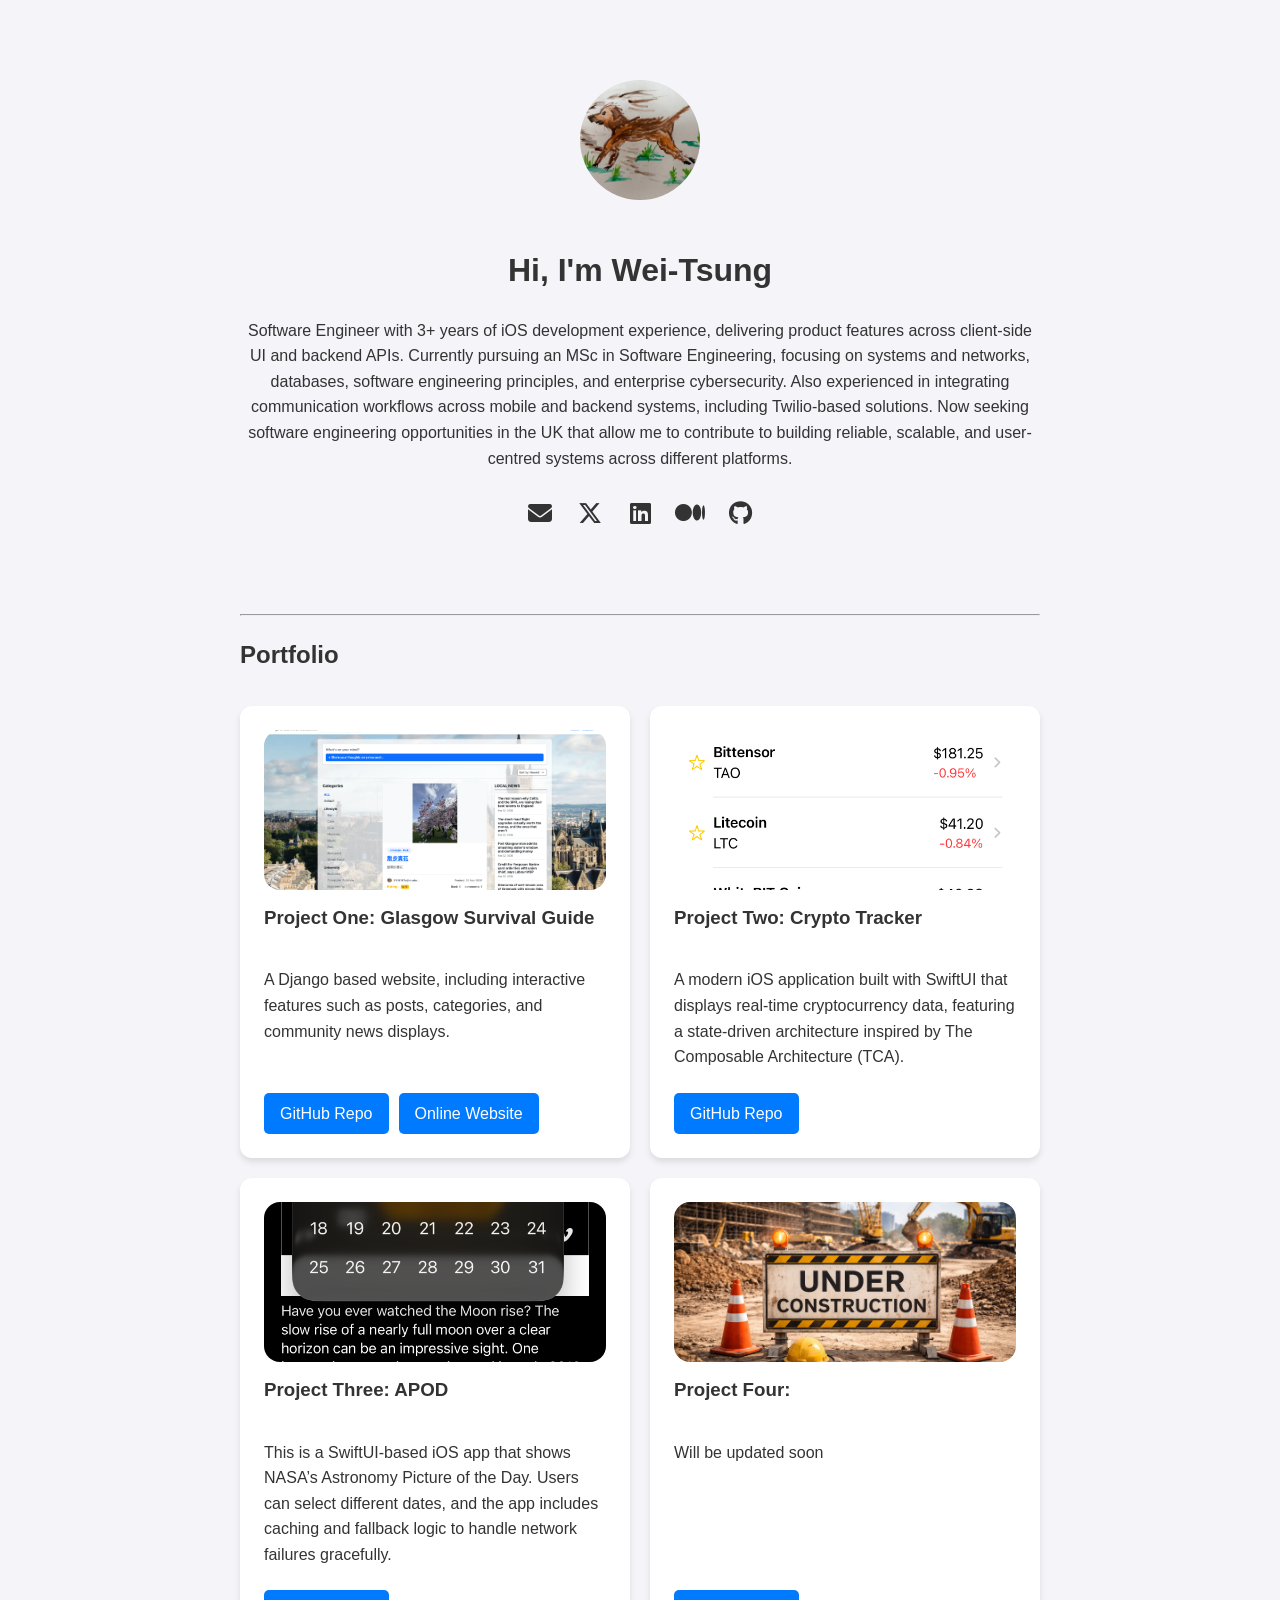
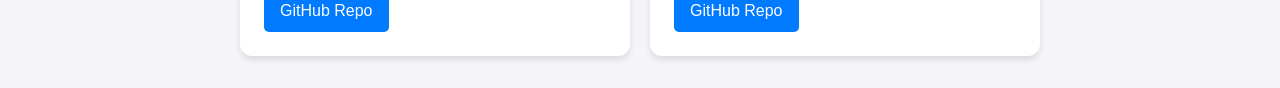
==== index.html @ 427fda49 "feat: add project 3 APOD" ====
<!DOCTYPE html>
<html lang="zh-Hant">
<head>
    <meta charset="UTF-8">
    <meta name="viewport" content="width=device-width, initial-scale=1.0">
    <title> Wei-Tsung's Home Page</title>
    <link rel="stylesheet" href="https://cdnjs.cloudflare.com/ajax/libs/font-awesome/6.5.1/css/all.min.css">
    <link rel="stylesheet" href="style.css">
</head>
<body>

<div class="container">
    <header>
        <img src="images/me.JPG" alt="my photo" class="profile-pic">
        <h1>Hi, I'm Wei-Tsung</h1>
        <p>Software Engineer with 3+ years of iOS development experience, delivering product features across client-side UI and backend APIs. Currently pursuing an MSc in Software Engineering, focusing on systems and networks, databases, software engineering principles, and enterprise cybersecurity. Also experienced in integrating communication workflows across mobile and backend systems, including Twilio-based solutions. Now seeking software engineering opportunities in the UK that allow me to contribute to building reliable, scalable, and user-centred systems across different platforms.</p>
        
        <div class="social-links">
            <a href="mailto:weitsung46@gmail.com" aria-label="Email"><i class="fas fa-envelope fa-fw" aria-hidden="true"></i></a>
            <a href="https://x.com/William24137076" target="_blank"><i class="fab fa-x-twitter fa-fw"></i></a>
            <a href="https://www.linkedin.com/in/wei-tsung-cheng" target="_blank"><i class="fab fa-linkedin fa-fw"></i></a>
            <a href="https://medium.com/@Demian0926" target="_blank"><i class="fab fa-medium fa-fw"></i></a>
            <a href="https://github.com/WeiTsungCheng" target="_blank"><i class="fab fa-github fa-fw"></i></a>
        </div>
    </header>

    <hr>

    <section>
        <h2>Portfolio</h2>
        <div class="portfolio-grid">
            <div class="card">
                <img src="images/project1.JPG" alt="Default project image" class="project-image">
                <h3>Project One: Glasgow Survival Guide</h3>
                <p>A Django based website, including interactive features such as posts, categories, and community news displays.</p>
                <div class="card-links">
                    <a href="https://github.com/COMPSCI5012-Internet-Technology/GlasgowSurvivalGuide" class="btn" target="_blank" rel="noopener noreferrer">GitHub Repo</a>
                    <a href="https://weitsungcheng.pythonanywhere.com" class="btn" target="_blank" rel="noopener noreferrer">Online Website</a>
                </div>
            </div>
            <div class="card">
                <img src="images/project2.png" alt="Default project image" class="project-image">
                <h3>Project Two: Crypto Tracker</h3>
                <p>A modern iOS application built with SwiftUI that displays real-time cryptocurrency data, featuring a state-driven architecture inspired by The Composable Architecture (TCA).</p>
                <div class="card-links">
                    <a href="https://github.com/WeiTsungCheng/Crypto-Tracker" class="btn" target="_blank" rel="noopener noreferrer">GitHub Repo</a>
                </div>
            </div>
            <div class="card">
                <img src="images/project3.png" alt="Default project image" class="project-image">
                <h3>Project Three: APOD</h3>
                <p>This is a SwiftUI-based iOS app that shows NASA’s Astronomy Picture of the Day. Users can select different dates, and the app includes caching and fallback logic to handle network failures gracefully.</p>
                <div class="card-links">
                    <a href="https://github.com/WeiTsungCheng/APOD_demo_project" class="btn">GitHub Repo</a>
                </div>
            </div>
            <div class="card">
                <img src="images/project-comming-image.JPG" alt="Default project image" class="project-image">
                <h3>Project Four: </h3>
                <p>Will be updated soon</p>
                <div class="card-links">
                    <a href="#" class="btn">GitHub Repo</a>
                </div>
            </div>
        </div>
    </section>
</div>

</body>
</html>
---- style.css ----
:root {
    --primary-color: #333;
    --accent-color: #007aff;
    --bg-color: #f4f4f9;
}

body { font-family: -apple-system, BlinkMacSystemFont, "Segoe UI", Roboto, sans-serif; line-height: 1.6; margin: 0; background: var(--bg-color); color: var(--primary-color); }
    .container { max-width: 800px; margin: 0 auto; padding: 2rem; }
        
/* Self-introduction */
header { text-align: center; padding: 3rem 0; }
    .profile-pic { width: 120px; height: 120px; border-radius: 50%; object-fit: cover; background: #ddd; margin-bottom: 1rem; }
        
/* Link */
.social-links { display: flex; justify-content: center; gap: 20px; font-size: 1.5rem; margin: 1.5rem 0; }
.social-links a { color: var(--primary-color); text-decoration: none; transition: 0.3s; }
.social-links a:hover { color: var(--accent-color); }

/* Portfolio： */
.portfolio-grid {
    display: grid;
    grid-template-columns: 1fr;
    gap: 20px;
    margin-top: 2rem;
}
@media (min-width: 640px) {
    .portfolio-grid {
        grid-template-columns: repeat(2, 1fr);
    }
}
.card { background: white; padding: 1.5rem; border-radius: 12px; box-shadow: 0 4px 6px rgba(0,0,0,0.1); transition: transform 0.3s; display: flex; flex-direction: column; }
.card:hover { transform: translateY(-5px); }
.project-image { width: 100%; height: 160px; object-fit: cover; border-radius: 16px; margin-bottom: 0.8rem; display: block; }
.card h3 { margin-top: 0; }
.card p { margin-bottom: 0.8rem; }
.btn { display: inline-block; background: var(--accent-color); color: white; padding: 0.5rem 1rem; border-radius: 5px; text-decoration: none; margin-top: 10px; }
.card-links { display: flex; flex-wrap: wrap; gap: 10px; margin-top: auto; }
.card > .btn { margin-top: auto; align-self: flex-start; }
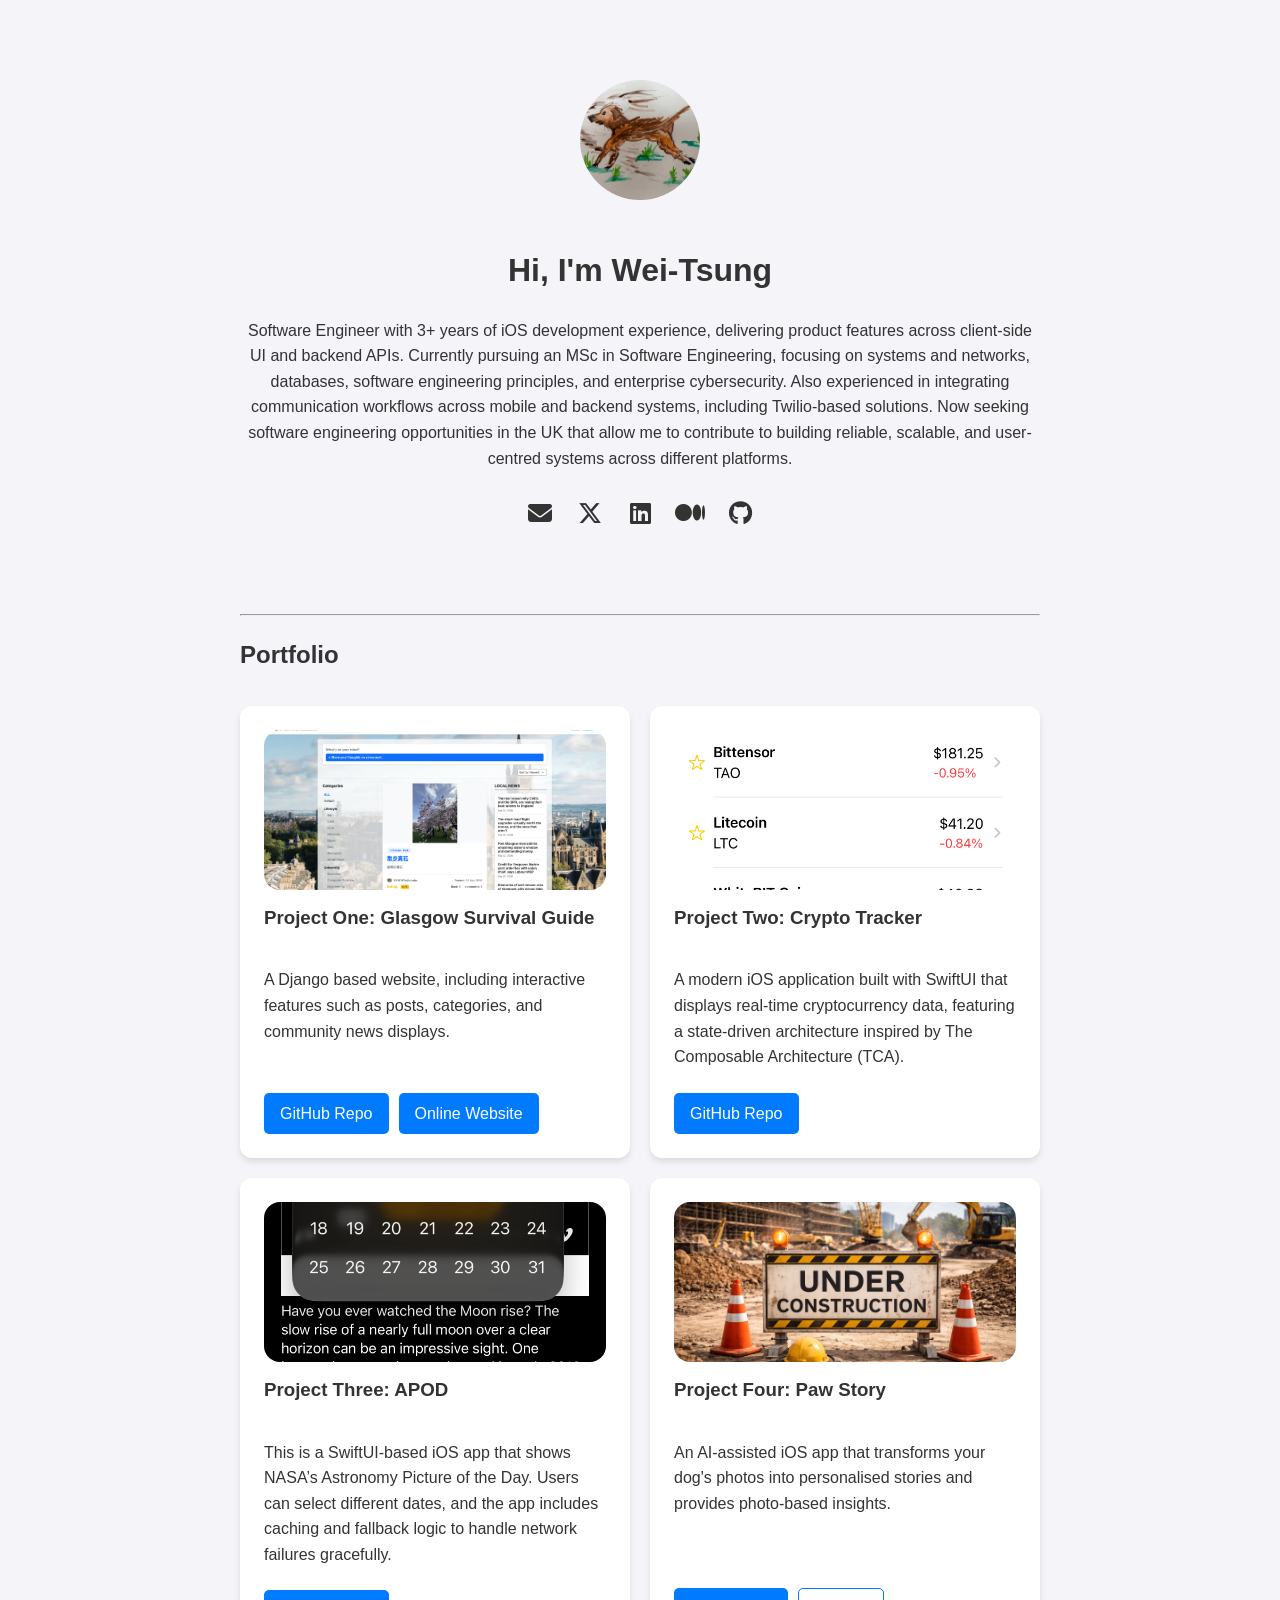
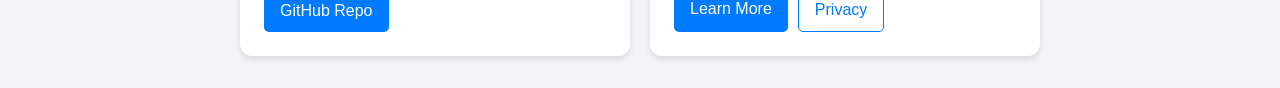
==== commit b300c7d0: "feat: add basic paw-story project page" ====
--- a/index.html
+++ b/index.html
@@ -55,11 +55,12 @@
                 </div>
             </div>
             <div class="card">
-                <img src="images/project-comming-image.JPG" alt="Default project image" class="project-image">
-                <h3>Project Four: </h3>
-                <p>Will be updated soon</p>
+                <img src="images/project-comming-image.JPG" alt="Paw Story app icon" class="project-image">
+                <h3>Project Four: Paw Story</h3>
+                <p>An AI-assisted iOS app that transforms your dog's photos into personalised stories and provides photo-based insights.</p>
                 <div class="card-links">
-                    <a href="#" class="btn">GitHub Repo</a>
+                    <a href="paw-story/" class="btn"> Learn More </a>
+                    <a href="paw-story/privacy/" class="btn btn-secondary"> Privacy </a>
                 </div>
             </div>
         </div>
--- a/style.css
+++ b/style.css
@@ -35,4 +35,15 @@
 .card p { margin-bottom: 0.8rem; }
 .btn { display: inline-block; background: var(--accent-color); color: white; padding: 0.5rem 1rem; border-radius: 5px; text-decoration: none; margin-top: 10px; }
 .card-links { display: flex; flex-wrap: wrap; gap: 10px; margin-top: auto; }
-.card > .btn { margin-top: auto; align-self: flex-start; }+.card > .btn { margin-top: auto; align-self: flex-start; }
+
+.btn-secondary {
+    background: transparent;
+    color: var(--accent-color);
+    border: 1px solid var(--accent-color);
+}
+
+.btn-secondary:hover {
+    background: var(--accent-color);
+    color: white;
+}
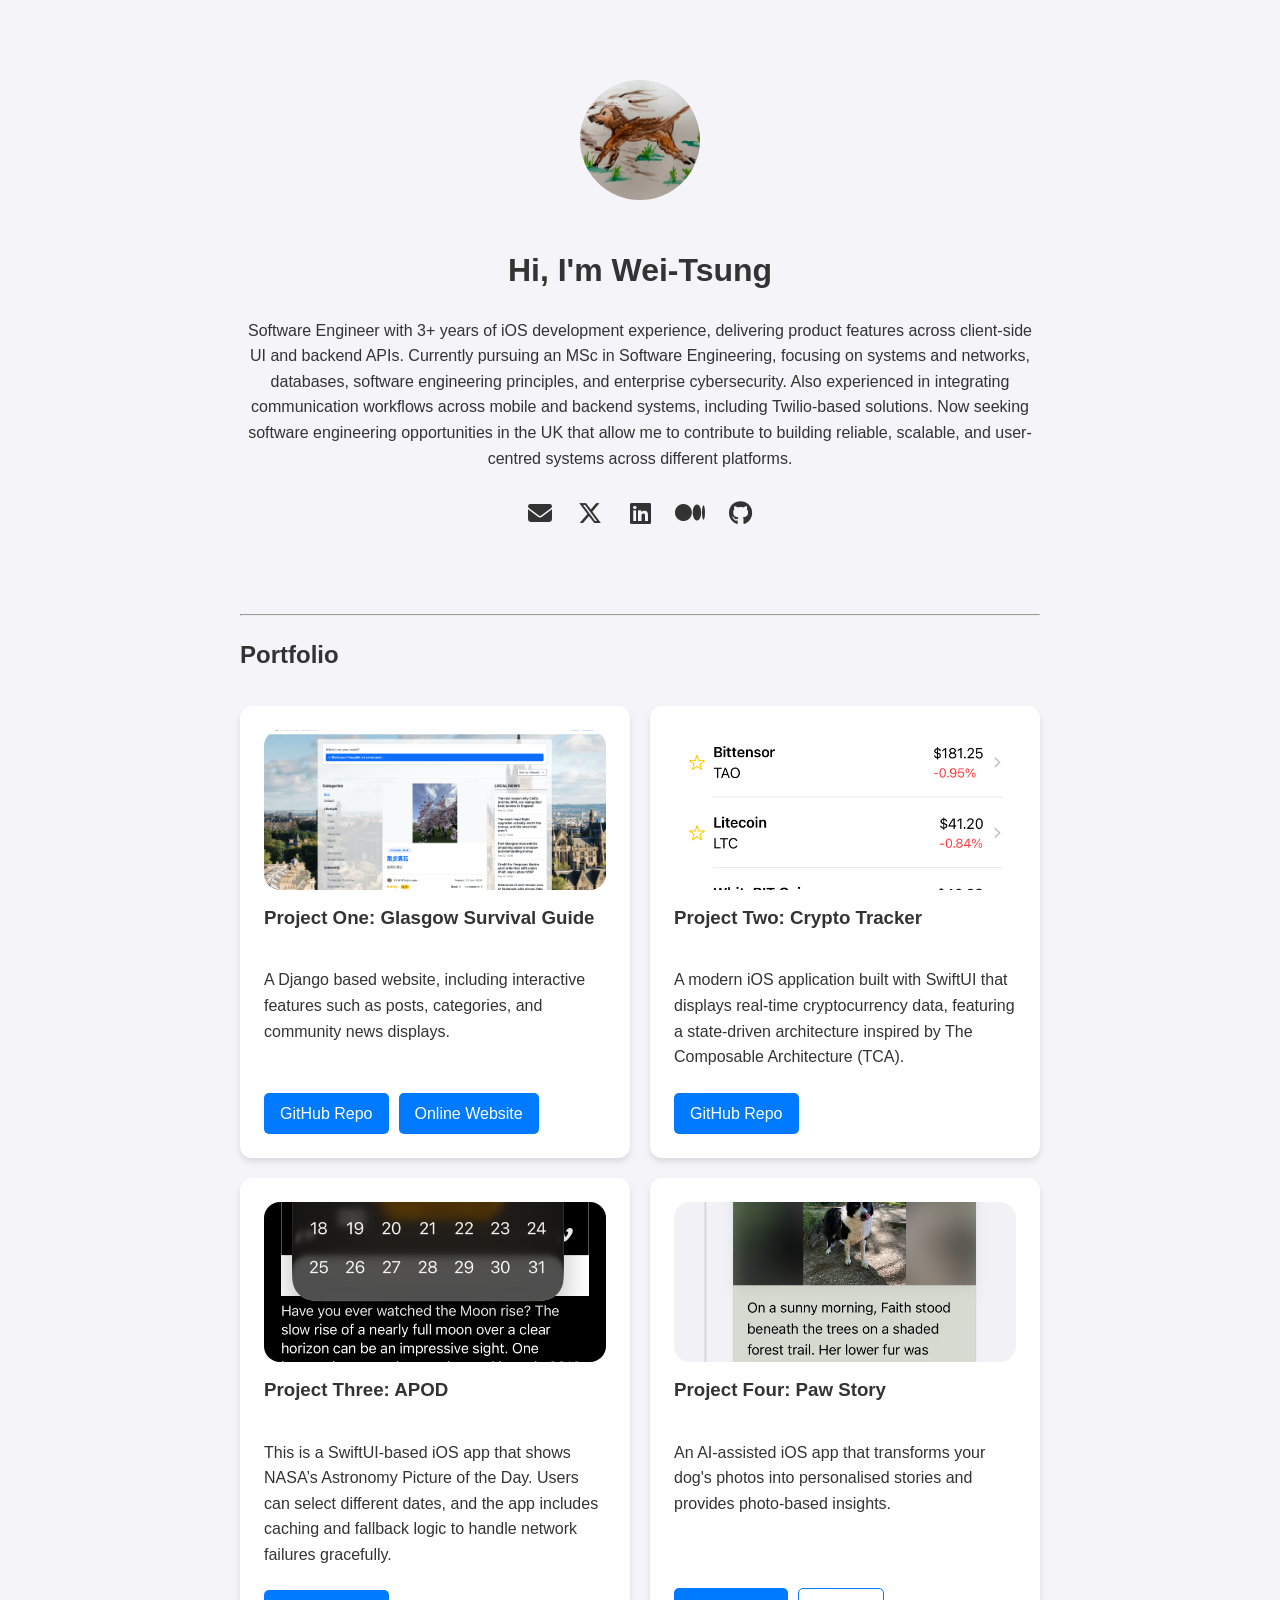
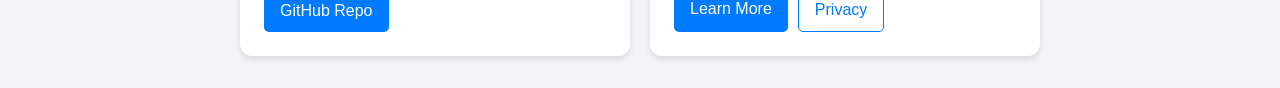
==== commit 5880f04e: "feat: paw story css" ====
--- a/index.html
+++ b/index.html
@@ -55,7 +55,7 @@
                 </div>
             </div>
             <div class="card">
-                <img src="images/project-comming-image.JPG" alt="Paw Story app icon" class="project-image">
+                <img src="images/project4.png" alt="Paw Story app icon" class="project-image">
                 <h3>Project Four: Paw Story</h3>
                 <p>An AI-assisted iOS app that transforms your dog's photos into personalised stories and provides photo-based insights.</p>
                 <div class="card-links">
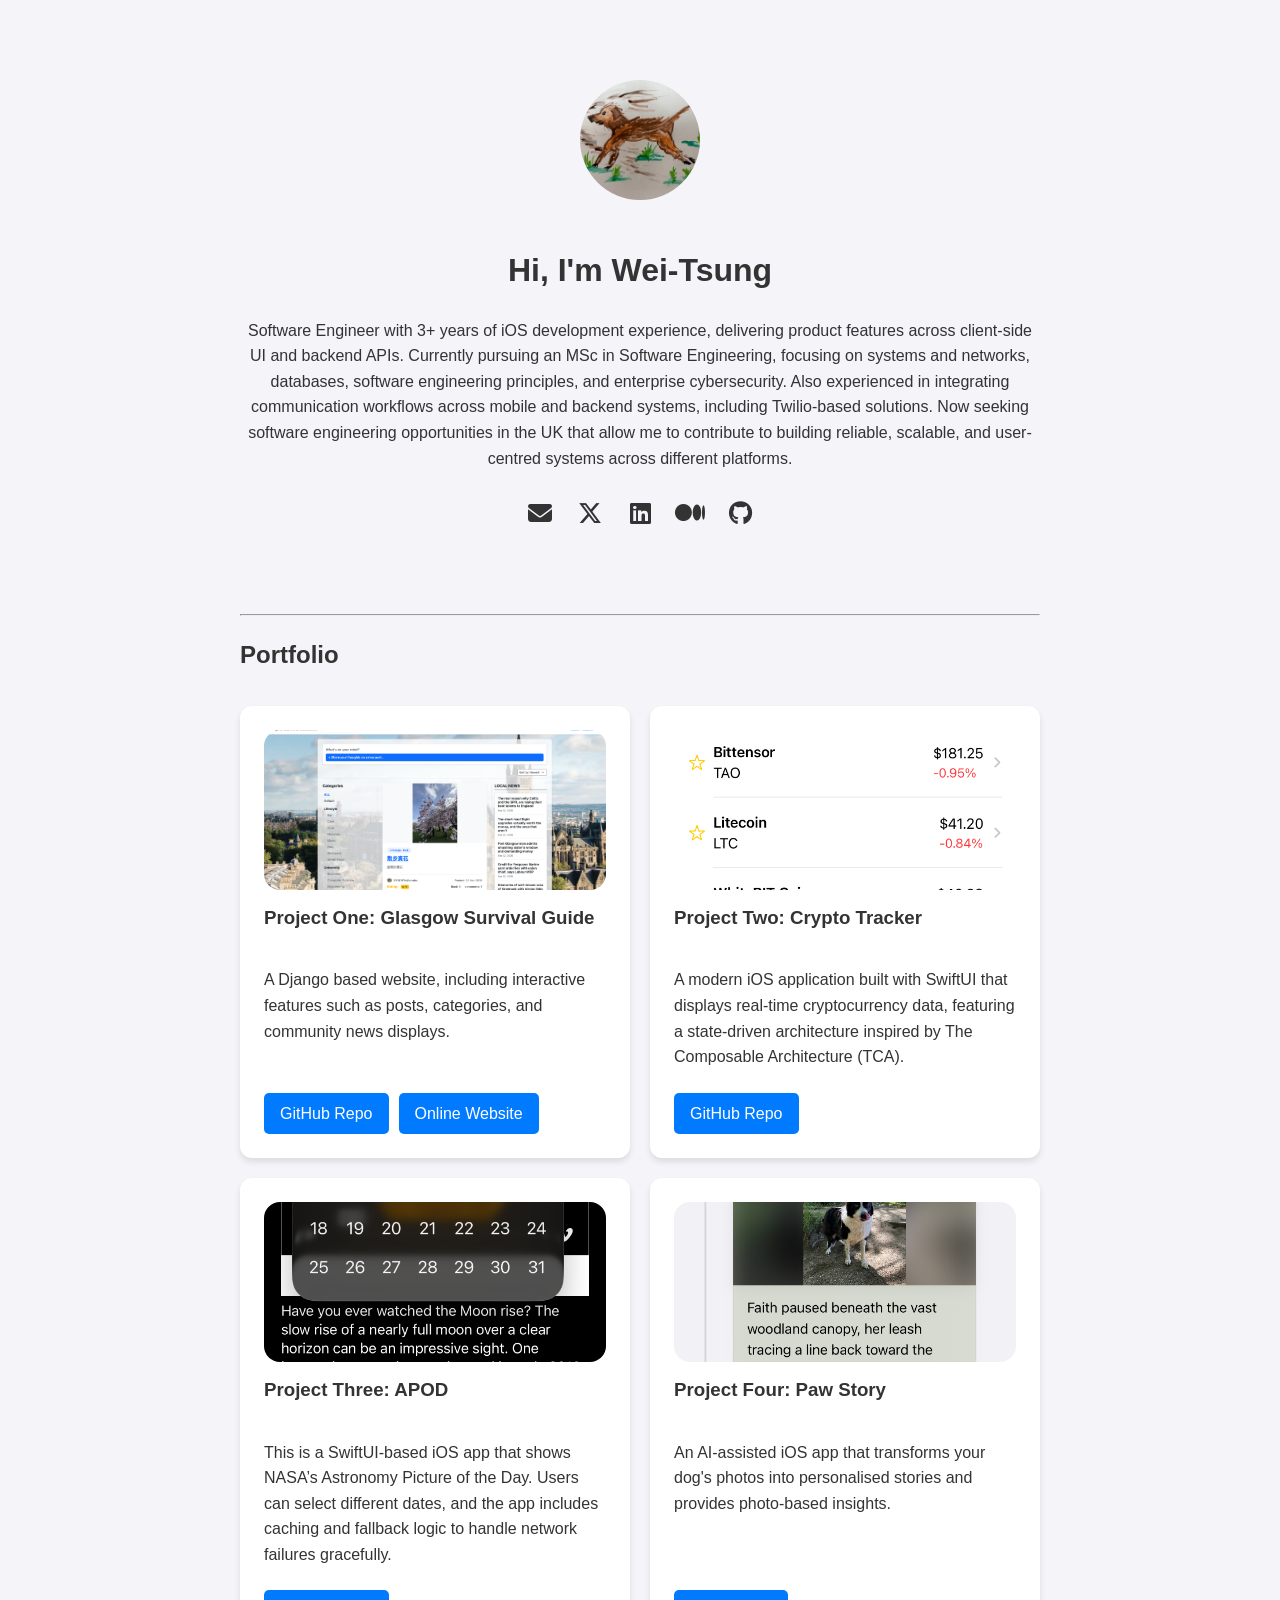
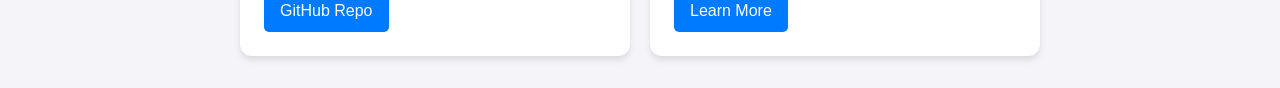
==== commit 26675f61: "feat: update photos" ====
--- a/index.html
+++ b/index.html
@@ -60,7 +60,6 @@
                 <p>An AI-assisted iOS app that transforms your dog's photos into personalised stories and provides photo-based insights.</p>
                 <div class="card-links">
                     <a href="paw-story/" class="btn"> Learn More </a>
-                    <a href="paw-story/privacy/" class="btn btn-secondary"> Privacy </a>
                 </div>
             </div>
         </div>
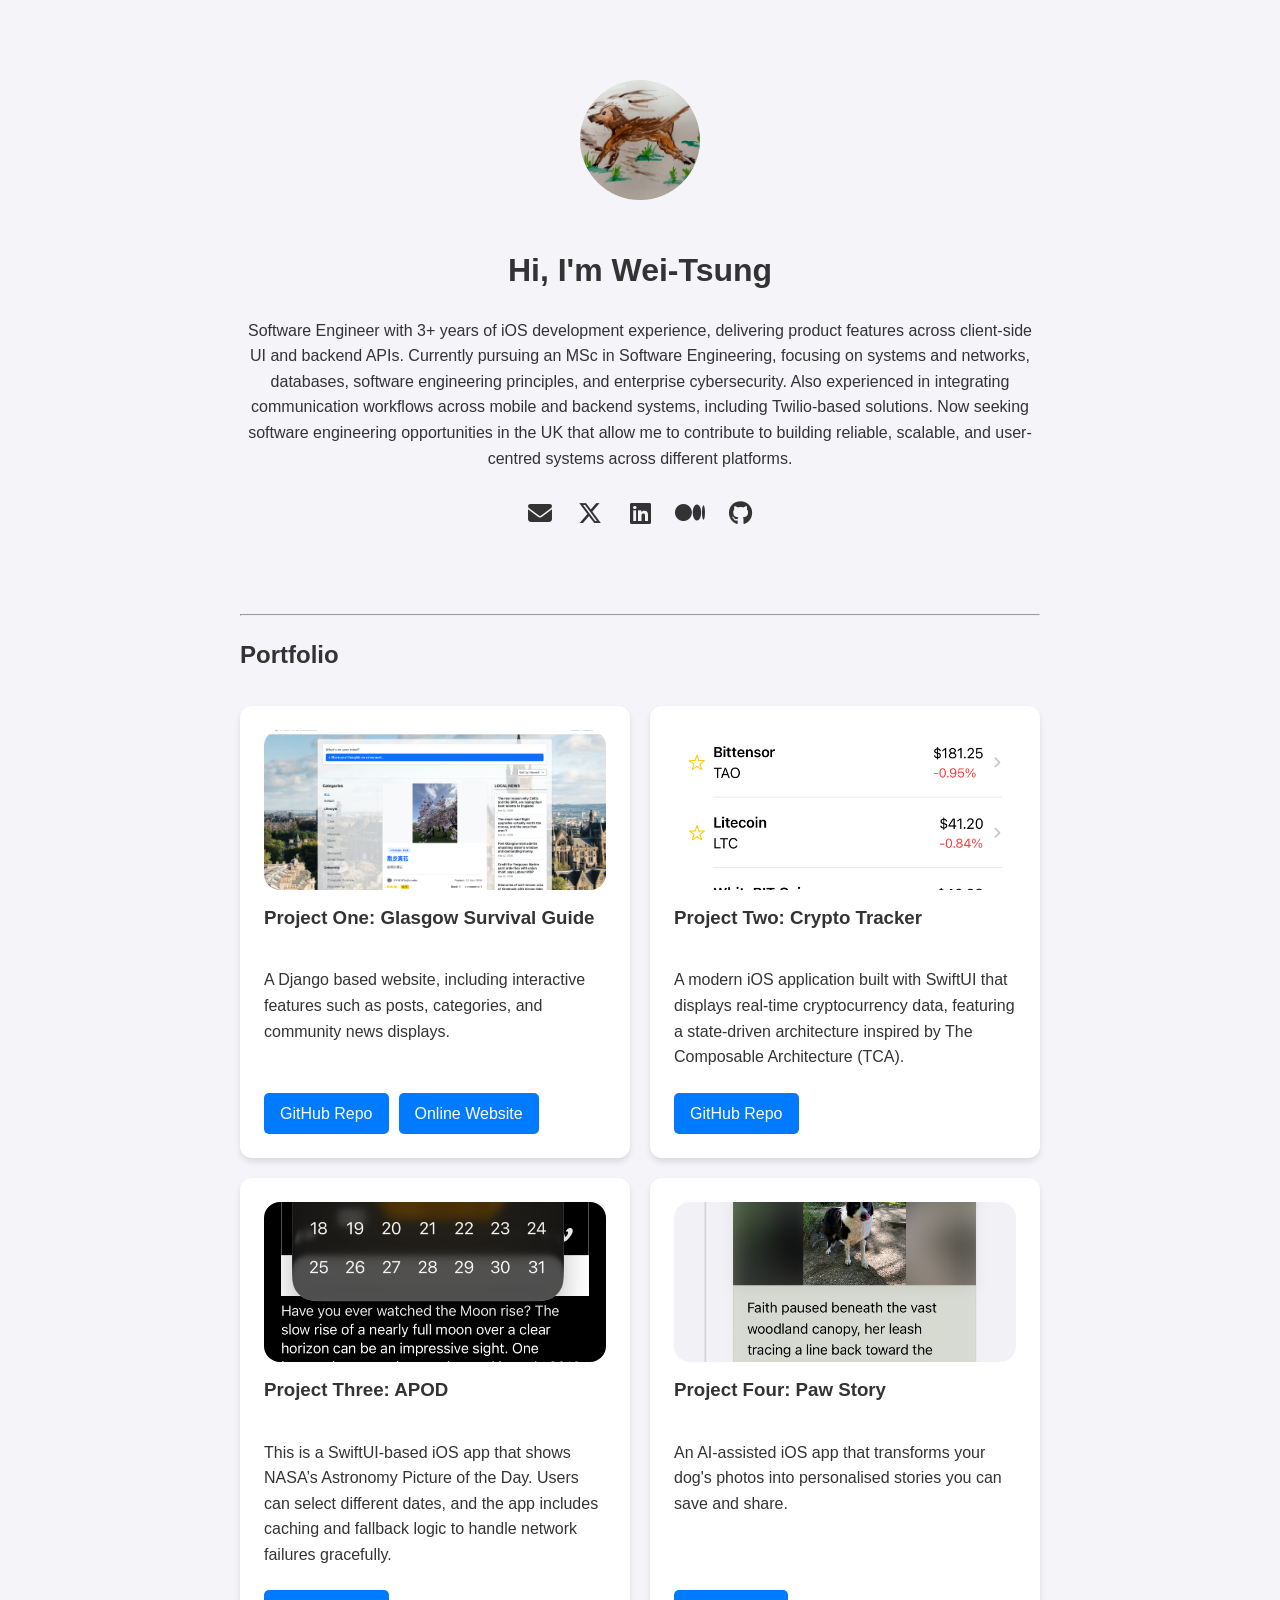
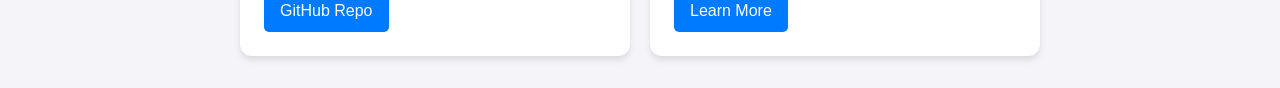
==== commit ae51f431: "doc: update paw story info" ====
--- a/index.html
+++ b/index.html
@@ -57,7 +57,9 @@
             <div class="card">
                 <img src="images/project4.png" alt="Paw Story app icon" class="project-image">
                 <h3>Project Four: Paw Story</h3>
-                <p>An AI-assisted iOS app that transforms your dog's photos into personalised stories and provides photo-based insights.</p>
+                <p>
+                    An AI-assisted iOS app that transforms your dog's photos into personalised stories you can save and share.
+                </p>
                 <div class="card-links">
                     <a href="paw-story/" class="btn"> Learn More </a>
                 </div>
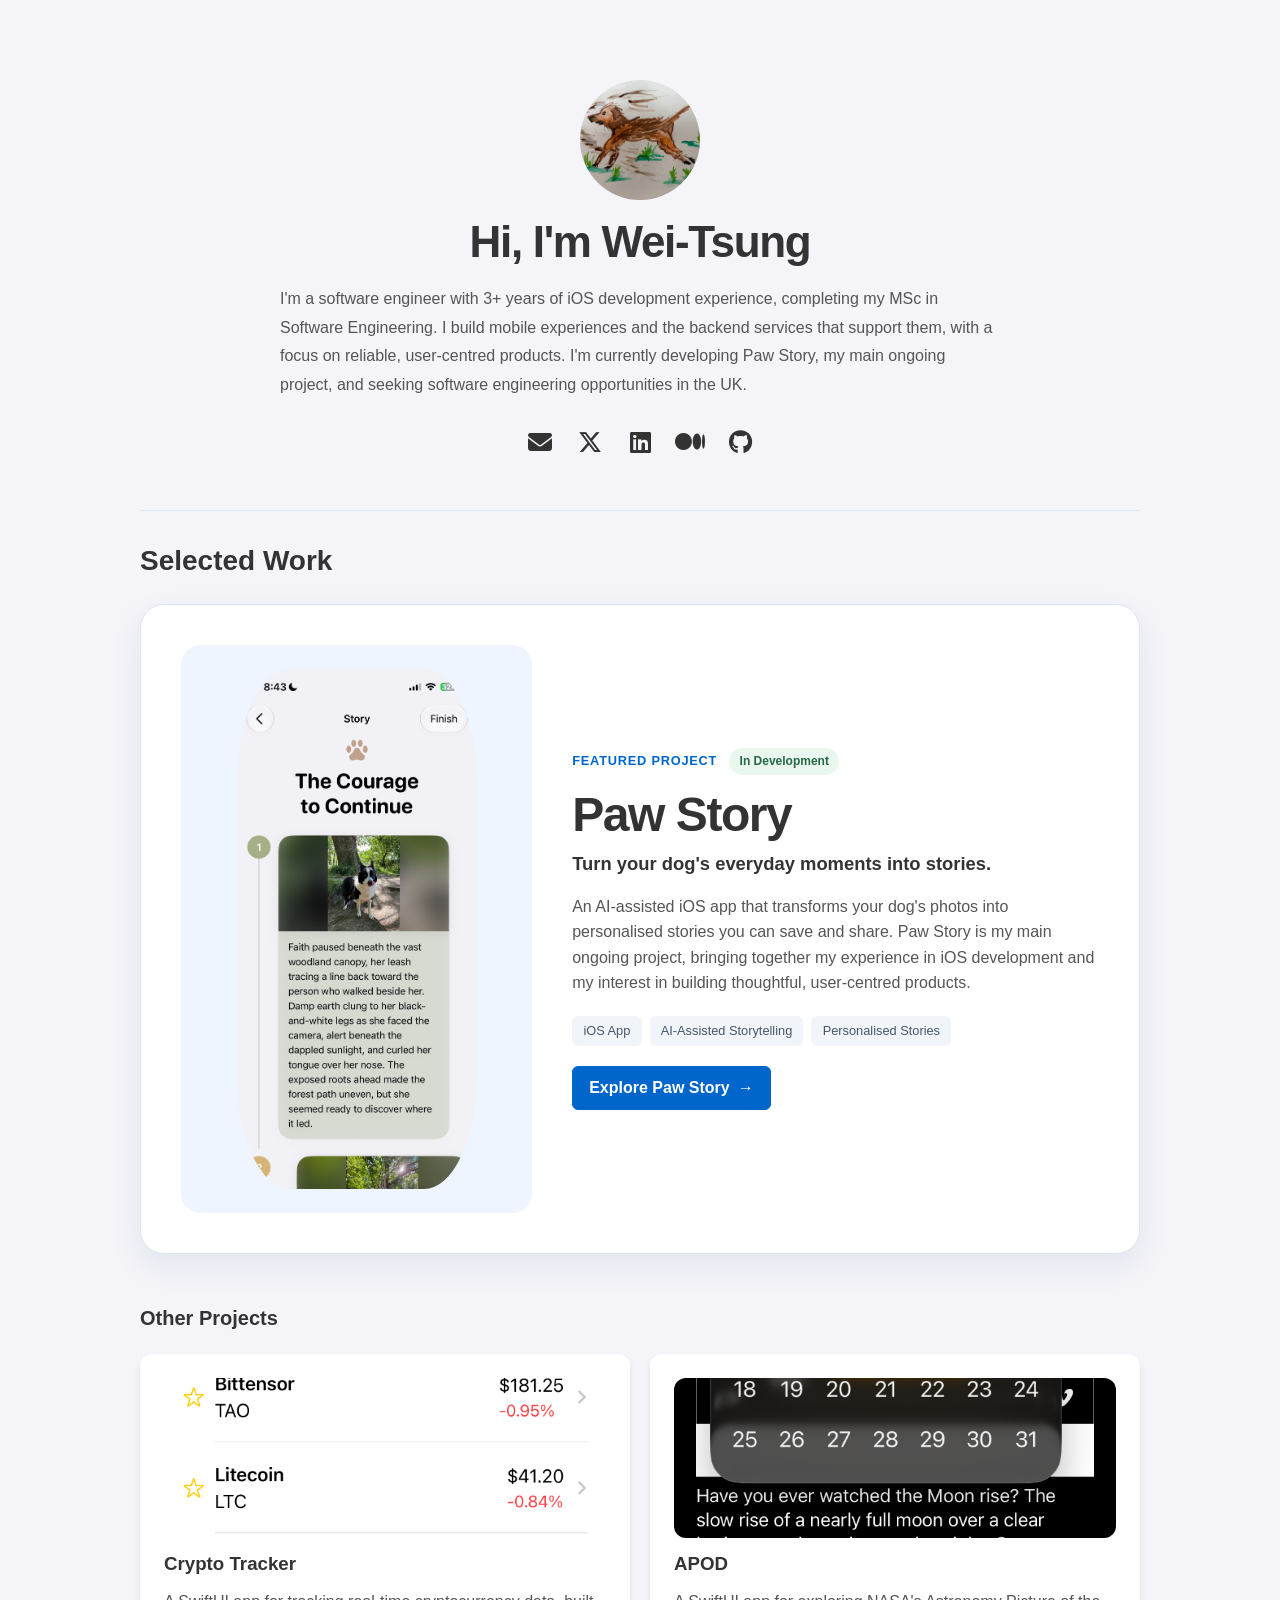
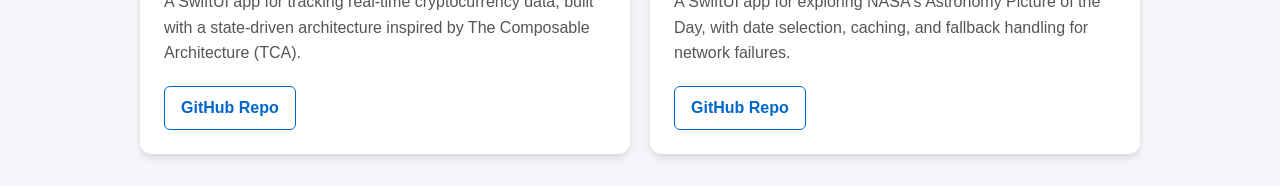
==== commit ecd069c9: "feat: update intro and format" ====
--- a/index.html
+++ b/index.html
@@ -13,8 +13,14 @@
     <header>
         <img src="images/me.JPG" alt="my photo" class="profile-pic">
         <h1>Hi, I'm Wei-Tsung</h1>
-        <p>Software Engineer with 3+ years of iOS development experience, delivering product features across client-side UI and backend APIs. Currently pursuing an MSc in Software Engineering, focusing on systems and networks, databases, software engineering principles, and enterprise cybersecurity. Also experienced in integrating communication workflows across mobile and backend systems, including Twilio-based solutions. Now seeking software engineering opportunities in the UK that allow me to contribute to building reliable, scalable, and user-centred systems across different platforms.</p>
-        
+        <p class="intro">
+            I'm a software engineer with 3+ years of iOS development experience,
+            completing my MSc in Software Engineering.
+            I build mobile experiences and the backend services that support them,
+            with a focus on reliable, user-centred products.
+            I'm currently developing Paw Story, my main ongoing project,
+            and seeking software engineering opportunities in the UK.
+        </p>
         <div class="social-links">
             <a href="mailto:weitsung46@gmail.com" aria-label="Email"><i class="fas fa-envelope fa-fw" aria-hidden="true"></i></a>
             <a href="https://x.com/William24137076" target="_blank"><i class="fab fa-x-twitter fa-fw"></i></a>
@@ -26,44 +32,108 @@
 
     <hr>
 
-    <section>
-        <h2>Portfolio</h2>
+    <section class="portfolio" aria-labelledby="portfolio-title">
+        <h2 id="portfolio-title">Selected Work</h2>
+
+        <article class="featured-project" aria-labelledby="paw-story-title">
+            <div class="featured-visual">
+                <img
+                    src="images/project4.png"
+                    alt="Paw Story app icon"
+                    class="featured-image"
+                >
+            </div>
+
+            <div class="featured-content">
+                <div class="project-labels">
+                    <span class="featured-label">Featured Project</span>
+                    <span class="project-status">In Development</span>
+                </div>
+
+                <h3 id="paw-story-title">Paw Story</h3>
+
+                <p class="featured-tagline">
+                    Turn your dog's everyday moments into stories.
+                </p>
+
+                <p>
+                    An AI-assisted iOS app that transforms your dog's photos
+                    into personalised stories you can save and share.
+                    Paw Story is my main ongoing project, bringing together
+                    my experience in iOS development and my interest in
+                    building thoughtful, user-centred products.
+                </p>
+
+                <ul class="project-tags" aria-label="Project highlights">
+                    <li>iOS App</li>
+                    <li>AI-Assisted Storytelling</li>
+                    <li>Personalised Stories</li>
+                </ul>
+
+                <a href="paw-story/" class="btn">
+                    Explore Paw Story <span aria-hidden="true">→</span>
+                </a>
+            </div>
+        </article>
+
+        <h3 class="other-projects-title">Other Projects</h3>
+
         <div class="portfolio-grid">
-            <div class="card">
-                <img src="images/project1.JPG" alt="Default project image" class="project-image">
-                <h3>Project One: Glasgow Survival Guide</h3>
-                <p>A Django based website, including interactive features such as posts, categories, and community news displays.</p>
+            <article class="card">
+                <img
+                    src="images/project2.png"
+                    alt="Crypto Tracker project preview"
+                    class="project-image"
+                    loading="lazy"
+                >
+
+                <h3>Crypto Tracker</h3>
+
+                <p>
+                    A SwiftUI app for tracking real-time cryptocurrency data,
+                    built with a state-driven architecture inspired by
+                    The Composable Architecture (TCA).
+                </p>
+
                 <div class="card-links">
-                    <a href="https://github.com/COMPSCI5012-Internet-Technology/GlasgowSurvivalGuide" class="btn" target="_blank" rel="noopener noreferrer">GitHub Repo</a>
-                    <a href="https://weitsungcheng.pythonanywhere.com" class="btn" target="_blank" rel="noopener noreferrer">Online Website</a>
+                    <a
+                        href="https://github.com/WeiTsungCheng/Crypto-Tracker"
+                        class="btn btn-secondary"
+                        target="_blank"
+                        rel="noopener noreferrer"
+                    >
+                        GitHub Repo
+                    </a>
                 </div>
-            </div>
-            <div class="card">
-                <img src="images/project2.png" alt="Default project image" class="project-image">
-                <h3>Project Two: Crypto Tracker</h3>
-                <p>A modern iOS application built with SwiftUI that displays real-time cryptocurrency data, featuring a state-driven architecture inspired by The Composable Architecture (TCA).</p>
+            </article>
+
+            <article class="card">
+                <img
+                    src="images/project3.png"
+                    alt="APOD project preview"
+                    class="project-image"
+                    loading="lazy"
+                >
+
+                <h3>APOD</h3>
+
+                <p>
+                    A SwiftUI app for exploring NASA's Astronomy Picture of
+                    the Day, with date selection, caching, and fallback
+                    handling for network failures.
+                </p>
+
                 <div class="card-links">
-                    <a href="https://github.com/WeiTsungCheng/Crypto-Tracker" class="btn" target="_blank" rel="noopener noreferrer">GitHub Repo</a>
+                    <a
+                        href="https://github.com/WeiTsungCheng/APOD_demo_project"
+                        class="btn btn-secondary"
+                        target="_blank"
+                        rel="noopener noreferrer"
+                    >
+                        GitHub Repo
+                    </a>
                 </div>
-            </div>
-            <div class="card">
-                <img src="images/project3.png" alt="Default project image" class="project-image">
-                <h3>Project Three: APOD</h3>
-                <p>This is a SwiftUI-based iOS app that shows NASA’s Astronomy Picture of the Day. Users can select different dates, and the app includes caching and fallback logic to handle network failures gracefully.</p>
-                <div class="card-links">
-                    <a href="https://github.com/WeiTsungCheng/APOD_demo_project" class="btn">GitHub Repo</a>
-                </div>
-            </div>
-            <div class="card">
-                <img src="images/project4.png" alt="Paw Story app icon" class="project-image">
-                <h3>Project Four: Paw Story</h3>
-                <p>
-                    An AI-assisted iOS app that transforms your dog's photos into personalised stories you can save and share.
-                </p>
-                <div class="card-links">
-                    <a href="paw-story/" class="btn"> Learn More </a>
-                </div>
-            </div>
+            </article>
         </div>
     </section>
 </div>
--- a/style.css
+++ b/style.css
@@ -1,49 +1,365 @@
+/* =========================
+   Base
+   ========================= */
+
 :root {
-    --primary-color: #333;
-    --accent-color: #007aff;
+    --text-color: #333;
+    --muted-color: #555;
+    --accent-color: #0066cc;
+    --accent-hover: #0055aa;
     --bg-color: #f4f4f9;
-}
-
-body { font-family: -apple-system, BlinkMacSystemFont, "Segoe UI", Roboto, sans-serif; line-height: 1.6; margin: 0; background: var(--bg-color); color: var(--primary-color); }
-    .container { max-width: 800px; margin: 0 auto; padding: 2rem; }
-        
-/* Self-introduction */
-header { text-align: center; padding: 3rem 0; }
-    .profile-pic { width: 120px; height: 120px; border-radius: 50%; object-fit: cover; background: #ddd; margin-bottom: 1rem; }
-        
-/* Link */
-.social-links { display: flex; justify-content: center; gap: 20px; font-size: 1.5rem; margin: 1.5rem 0; }
-.social-links a { color: var(--primary-color); text-decoration: none; transition: 0.3s; }
-.social-links a:hover { color: var(--accent-color); }
-
-/* Portfolio： */
+    --surface-color: #fff;
+    --border-color: #dbe7f5;
+}
+
+*,
+*::before,
+*::after {
+    box-sizing: border-box;
+}
+
+body {
+    margin: 0;
+    color: var(--text-color);
+    background: var(--bg-color);
+    font-family:
+        -apple-system, BlinkMacSystemFont, "Segoe UI", Roboto, sans-serif;
+    line-height: 1.6;
+}
+
+img {
+    display: block;
+    max-width: 100%;
+}
+
+a:focus-visible {
+    outline: 3px solid var(--accent-color);
+    outline-offset: 4px;
+}
+
+.container {
+    width: 100%;
+    max-width: 1064px;
+    margin: 0 auto;
+    padding: 2rem;
+}
+
+hr {
+    margin: 0;
+    border: 0;
+    border-top: 1px solid var(--border-color);
+}
+
+
+/* =========================
+   Introduction
+   ========================= */
+
+header {
+    padding: 3rem 0;
+    text-align: center;
+}
+
+.profile-pic {
+    width: 120px;
+    height: 120px;
+    margin: 0 auto 1rem;
+    border-radius: 50%;
+    background: #ddd;
+    object-fit: cover;
+}
+
+header h1 {
+    margin: 0 0 1rem;
+    font-size: clamp(2rem, 5vw, 2.75rem);
+    line-height: 1.2;
+    letter-spacing: -0.03em;
+}
+
+.intro {
+    max-width: 720px;
+    margin: 0 auto;
+    color: var(--muted-color);
+    text-align: left;
+    line-height: 1.8;
+}
+
+.social-links {
+    display: flex;
+    flex-wrap: wrap;
+    justify-content: center;
+    gap: 20px;
+    margin: 1.5rem 0 0;
+    font-size: 1.5rem;
+}
+
+.social-links a {
+    color: var(--text-color);
+    text-decoration: none;
+    transition: color 0.2s ease;
+}
+
+.social-links a:hover {
+    color: var(--accent-color);
+}
+
+
+/* =========================
+   Portfolio
+   ========================= */
+
+.portfolio {
+    padding-top: 1rem;
+}
+
+.portfolio > h2 {
+    margin: 1rem 0 1.5rem;
+    font-size: 1.75rem;
+    line-height: 1.3;
+}
+
+
+/* =========================
+   Featured Project
+   ========================= */
+
+.featured-project {
+    display: grid;
+    grid-template-columns: minmax(0, 0.8fr) minmax(0, 1.2fr);
+    align-items: center;
+    gap: 2.5rem;
+    padding: 2.5rem;
+    background: var(--surface-color);
+    border: 1px solid var(--border-color);
+    border-radius: 24px;
+    box-shadow: 0 12px 32px rgba(26, 65, 110, 0.08);
+}
+
+.featured-visual {
+    display: flex;
+    align-items: center;
+    justify-content: center;
+    aspect-ratio: 1;
+    padding: 1.5rem;
+    background: #eef5ff;
+    border-radius: 20px;
+}
+
+.featured-image {
+    width: 100%;
+    max-width: 240px;
+    height: auto;
+    border-radius: 22%;
+}
+
+.featured-content {
+    min-width: 0;
+}
+
+.project-labels {
+    display: flex;
+    flex-wrap: wrap;
+    align-items: center;
+    gap: 0.75rem;
+}
+
+.featured-label {
+    color: var(--accent-color);
+    font-size: 0.8rem;
+    font-weight: 700;
+    letter-spacing: 0.06em;
+    text-transform: uppercase;
+}
+
+.project-status {
+    padding: 0.25rem 0.65rem;
+    color: #256747;
+    background: #eaf7ef;
+    border-radius: 999px;
+    font-size: 0.75rem;
+    font-weight: 600;
+}
+
+.featured-content h3 {
+    margin: 0.75rem 0 0.5rem;
+    font-size: clamp(2rem, 4vw, 3rem);
+    line-height: 1.15;
+    letter-spacing: -0.03em;
+}
+
+.featured-content > p {
+    margin: 0 0 1rem;
+    color: var(--muted-color);
+}
+
+.featured-content > .featured-tagline {
+    color: var(--text-color);
+    font-size: 1.15rem;
+    font-weight: 600;
+    line-height: 1.5;
+}
+
+.project-tags {
+    display: flex;
+    flex-wrap: wrap;
+    gap: 0.5rem;
+    margin: 1.25rem 0;
+    padding: 0;
+    list-style: none;
+}
+
+.project-tags li {
+    padding: 0.3rem 0.7rem;
+    color: #475569;
+    background: #f1f5f9;
+    border-radius: 6px;
+    font-size: 0.8rem;
+}
+
+
+/* =========================
+   Other Projects
+   ========================= */
+
+.other-projects-title {
+    margin: 3rem 0 1.25rem;
+    font-size: 1.25rem;
+}
+
 .portfolio-grid {
     display: grid;
-    grid-template-columns: 1fr;
+    grid-template-columns: repeat(2, minmax(0, 1fr));
     gap: 20px;
-    margin-top: 2rem;
-}
-@media (min-width: 640px) {
+}
+
+.card {
+    display: flex;
+    flex-direction: column;
+    min-width: 0;
+    padding: 1.5rem;
+    background: var(--surface-color);
+    border-radius: 12px;
+    box-shadow: 0 4px 6px rgba(0, 0, 0, 0.1);
+    transition: transform 0.2s ease;
+}
+
+.project-image {
+    width: 100%;
+    height: 160px;
+    margin-bottom: 0.8rem;
+    border-radius: 12px;
+    object-fit: cover;
+}
+
+.card h3 {
+    margin: 0 0 0.75rem;
+    line-height: 1.4;
+}
+
+.card p {
+    margin: 0 0 1.25rem;
+    color: var(--muted-color);
+}
+
+.card-links {
+    display: flex;
+    flex-wrap: wrap;
+    gap: 10px;
+    margin-top: auto;
+}
+
+
+/* =========================
+   Buttons
+   ========================= */
+
+.btn {
+    display: inline-flex;
+    align-items: center;
+    justify-content: center;
+    gap: 0.5rem;
+    min-height: 44px;
+    padding: 0.5rem 1rem;
+    color: #fff;
+    background: var(--accent-color);
+    border: 1px solid var(--accent-color);
+    border-radius: 6px;
+    font-weight: 600;
+    text-align: center;
+    text-decoration: none;
+    transition:
+        color 0.2s ease,
+        background-color 0.2s ease,
+        border-color 0.2s ease;
+}
+
+.btn:hover {
+    background: var(--accent-hover);
+    border-color: var(--accent-hover);
+}
+
+.btn-secondary {
+    color: var(--accent-color);
+    background: transparent;
+}
+
+.btn-secondary:hover {
+    color: #fff;
+    background: var(--accent-color);
+    border-color: var(--accent-color);
+}
+
+
+/* =========================
+   Responsive Layout
+   ========================= */
+
+@media (max-width: 767px) {
+    .container {
+        padding: 1.25rem;
+    }
+
+    header {
+        padding: 2rem 0;
+    }
+
+    .featured-project {
+        grid-template-columns: 1fr;
+        gap: 1.5rem;
+        padding: 1.5rem;
+    }
+
+    .featured-visual {
+        aspect-ratio: auto;
+        padding: 2rem;
+    }
+
+    .featured-image {
+        max-width: 180px;
+    }
+}
+
+@media (max-width: 639px) {
     .portfolio-grid {
-        grid-template-columns: repeat(2, 1fr);
-    }
-}
-.card { background: white; padding: 1.5rem; border-radius: 12px; box-shadow: 0 4px 6px rgba(0,0,0,0.1); transition: transform 0.3s; display: flex; flex-direction: column; }
-.card:hover { transform: translateY(-5px); }
-.project-image { width: 100%; height: 160px; object-fit: cover; border-radius: 16px; margin-bottom: 0.8rem; display: block; }
-.card h3 { margin-top: 0; }
-.card p { margin-bottom: 0.8rem; }
-.btn { display: inline-block; background: var(--accent-color); color: white; padding: 0.5rem 1rem; border-radius: 5px; text-decoration: none; margin-top: 10px; }
-.card-links { display: flex; flex-wrap: wrap; gap: 10px; margin-top: auto; }
-.card > .btn { margin-top: auto; align-self: flex-start; }
-
-.btn-secondary {
-    background: transparent;
-    color: var(--accent-color);
-    border: 1px solid var(--accent-color);
-}
-
-.btn-secondary:hover {
-    background: var(--accent-color);
-    color: white;
+        grid-template-columns: 1fr;
+    }
+}
+
+
+/* =========================
+   Motion & Interaction
+   ========================= */
+
+@media (hover: hover) and (prefers-reduced-motion: no-preference) {
+    .card:hover {
+        transform: translateY(-5px);
+    }
+}
+
+@media (prefers-reduced-motion: reduce) {
+    .social-links a,
+    .card,
+    .btn {
+        transition: none;
+    }
 }
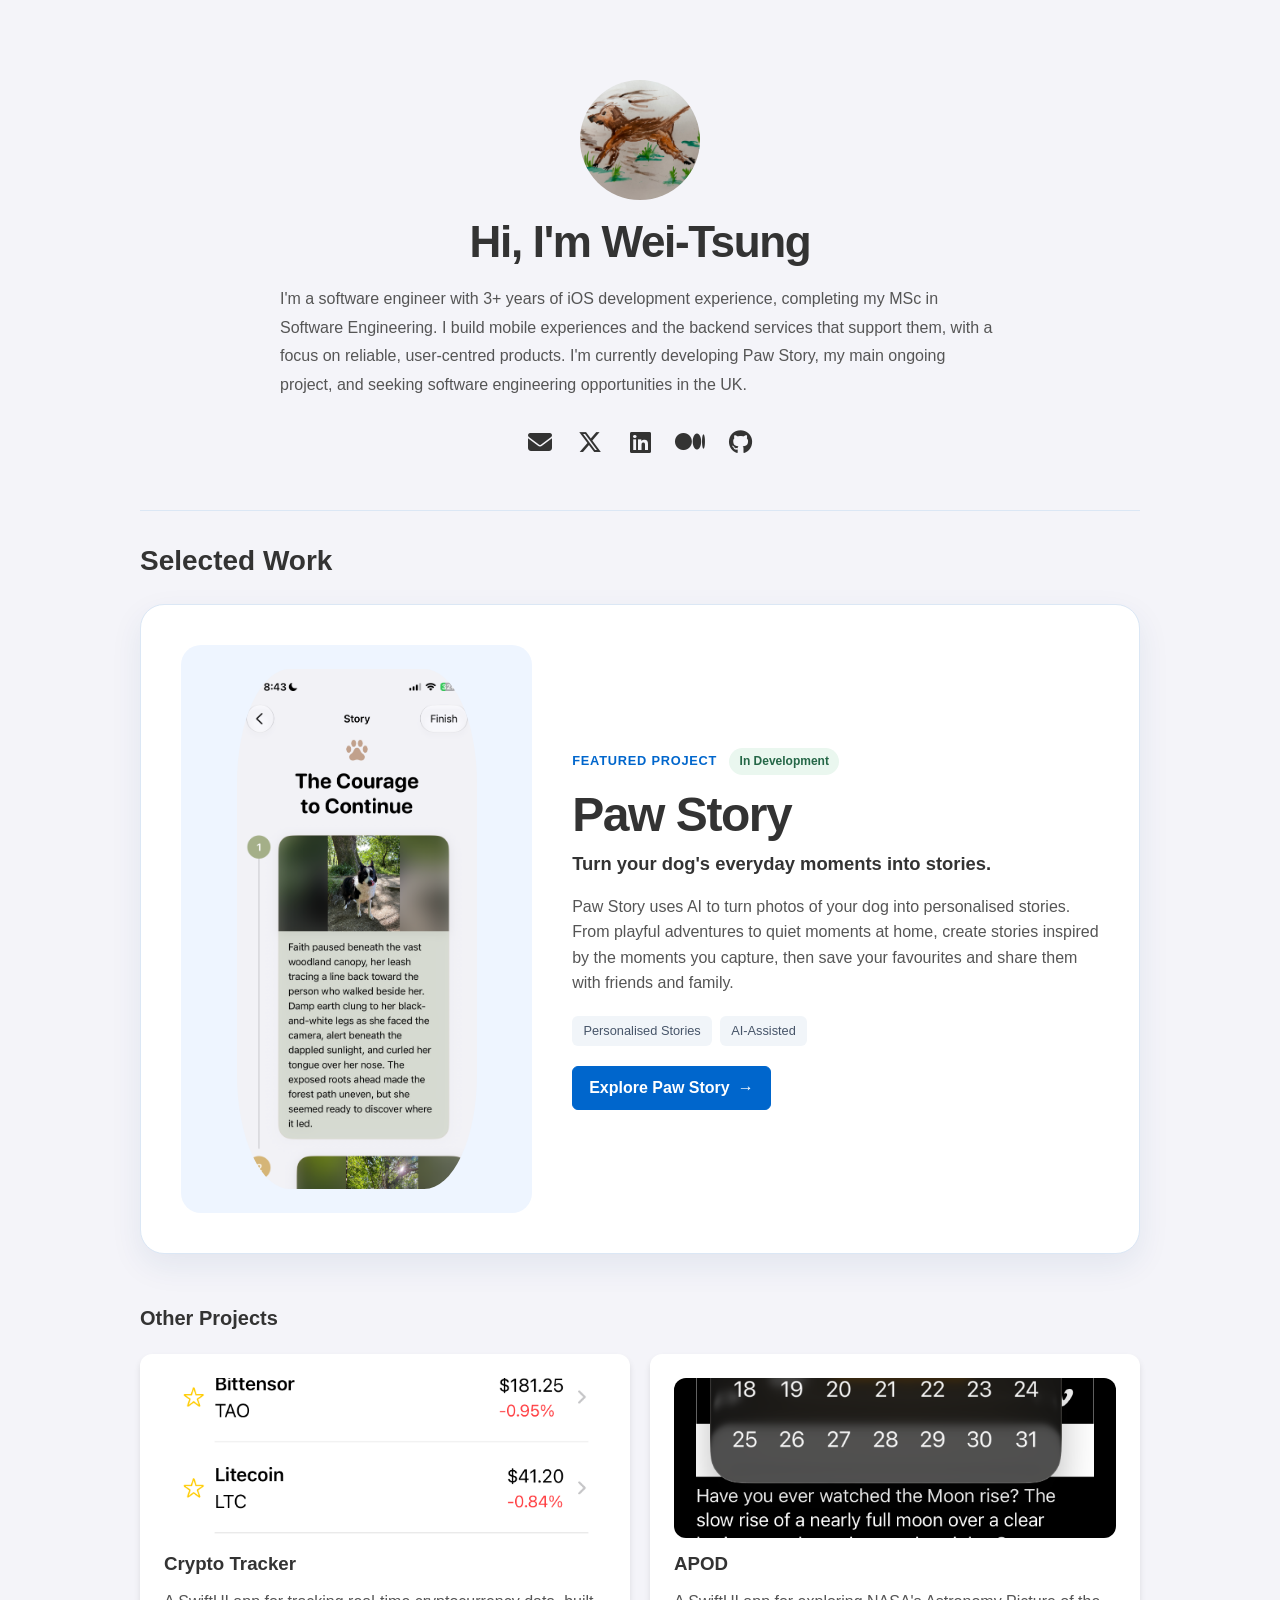
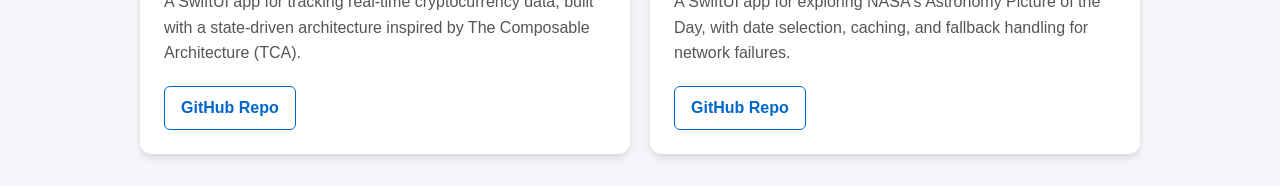
==== commit 71c4a816: "feat: update intro content" ====
--- a/index.html
+++ b/index.html
@@ -57,17 +57,15 @@
                 </p>
 
                 <p>
-                    An AI-assisted iOS app that transforms your dog's photos
-                    into personalised stories you can save and share.
-                    Paw Story is my main ongoing project, bringing together
-                    my experience in iOS development and my interest in
-                    building thoughtful, user-centred products.
+                    Paw Story uses AI to turn photos of your dog into personalised stories.
+                    From playful adventures to quiet moments at home, create stories
+                    inspired by the moments you capture, then save your favourites
+                    and share them with friends and family.
                 </p>
 
-                <ul class="project-tags" aria-label="Project highlights">
-                    <li>iOS App</li>
-                    <li>AI-Assisted Storytelling</li>
+                <ul class="project-tags" aria-label="App features">
                     <li>Personalised Stories</li>
+                    <li>AI-Assisted</li>
                 </ul>
 
                 <a href="paw-story/" class="btn">
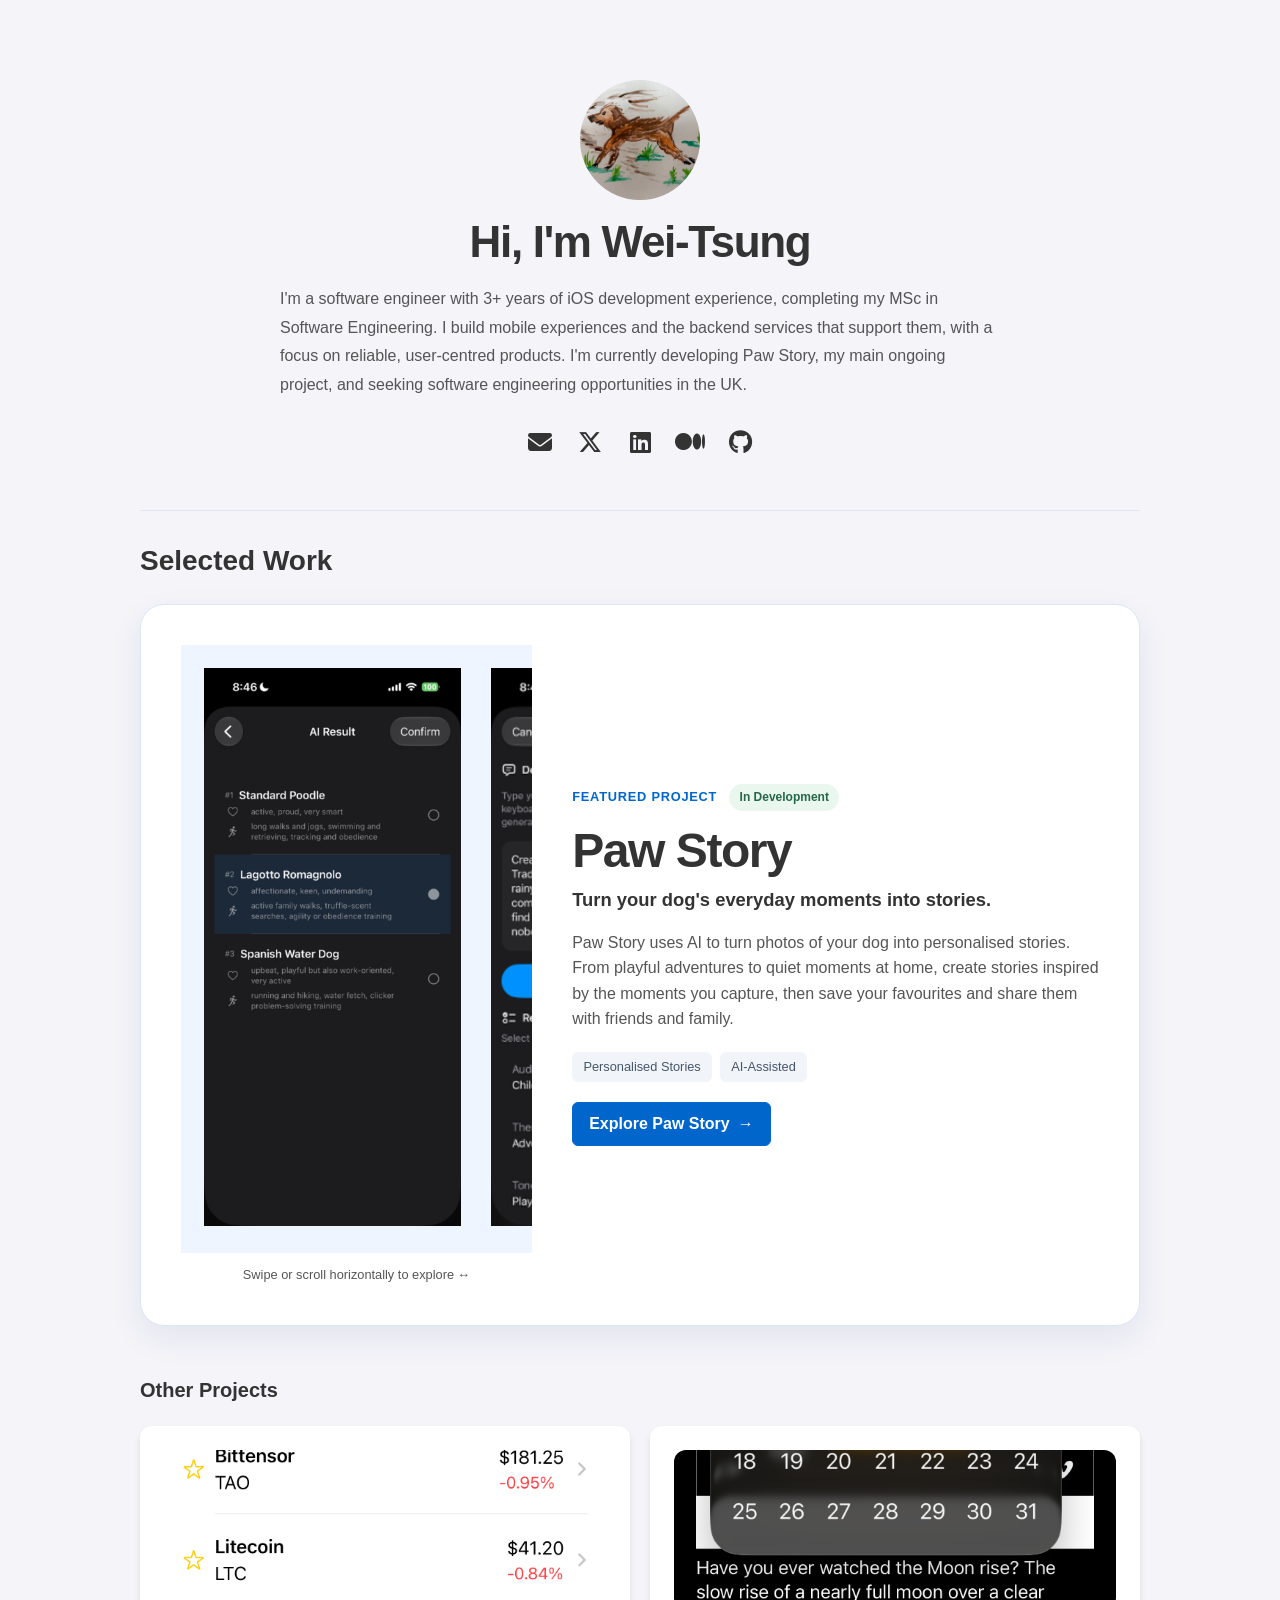
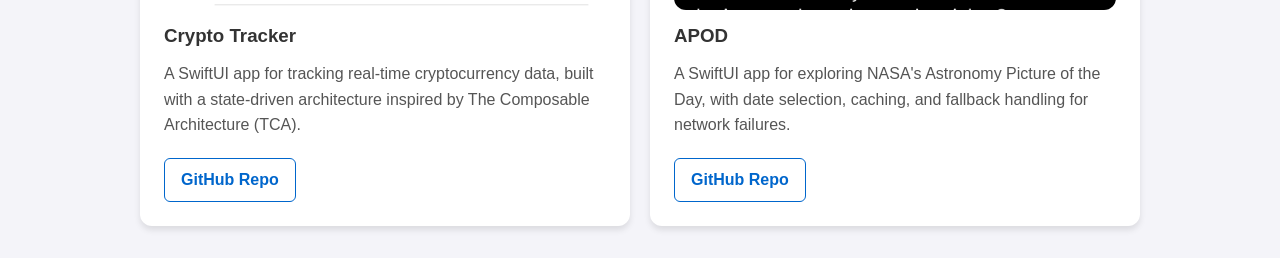
==== commit 3edea29c: "feat: update format and add photos for Paw Story Project" ====
--- a/index.html
+++ b/index.html
@@ -36,13 +36,47 @@
         <h2 id="portfolio-title">Selected Work</h2>
 
         <article class="featured-project" aria-labelledby="paw-story-title">
-            <div class="featured-visual">
-                <img
-                    src="images/project4.png"
-                    alt="Paw Story app icon"
-                    class="featured-image"
+            <div class="featured-gallery">
+                <div
+                    class="app-screenshots"
+                    tabindex="0"
+                    role="region"
+                    aria-label="Paw Story app screenshots"
+                    aria-describedby="gallery-hint"
                 >
-            </div>
+                    <img
+                        src="images/paw-story-01.png"
+                        alt="Paw Story app screenshot 1"
+                        class="app-screenshot"
+                    >
+
+                    <img
+                        src="images/paw-story-02.png"
+                        alt="Paw Story app screenshot 2"
+                        class="app-screenshot"
+                        loading="lazy"
+                    >
+
+                    <img
+                        src="images/paw-story-03.png"
+                        alt="Paw Story app screenshot 3"
+                        class="app-screenshot"
+                        loading="lazy"
+                    >
+
+                    <img
+                        src="images/paw-story-04.png"
+                        alt="Paw Story app screenshot 4"
+                        class="app-screenshot"
+                        loading="lazy"
+                    >
+                </div>
+
+        <p id="gallery-hint" class="gallery-hint">
+            Swipe or scroll horizontally to explore
+            <span aria-hidden="true">↔</span>
+        </p>
+    </div>
 
             <div class="featured-content">
                 <div class="project-labels">
--- a/style.css
+++ b/style.css
@@ -10,6 +10,7 @@
     --bg-color: #f4f4f9;
     --surface-color: #fff;
     --border-color: #dbe7f5;
+    --gallery-bg: #eef5ff;
 }
 
 *,
@@ -32,7 +33,8 @@
     max-width: 100%;
 }
 
-a:focus-visible {
+a:focus-visible,
+.app-screenshots:focus-visible {
     outline: 3px solid var(--accent-color);
     outline-offset: 4px;
 }
@@ -120,7 +122,7 @@
 
 
 /* =========================
-   Featured Project
+   Paw Story — Layout
    ========================= */
 
 .featured-project {
@@ -135,26 +137,54 @@
     box-shadow: 0 12px 32px rgba(26, 65, 110, 0.08);
 }
 
-.featured-visual {
-    display: flex;
-    align-items: center;
-    justify-content: center;
-    aspect-ratio: 1;
-    padding: 1.5rem;
-    background: #eef5ff;
-    border-radius: 20px;
-}
-
-.featured-image {
-    width: 100%;
-    max-width: 240px;
-    height: auto;
-    border-radius: 22%;
-}
-
+.featured-gallery,
 .featured-content {
     min-width: 0;
 }
+
+
+/* =========================
+   Paw Story — Screenshots
+   ========================= */
+
+.app-screenshots {
+    display: flex;
+    align-items: flex-start;
+    gap: 1rem;
+    width: 100%;
+    padding: 1rem 1rem 1.25rem;
+    background: var(--gallery-bg);
+    border-radius: 0;
+
+    overflow-x: auto;
+    scroll-snap-type: x mandatory;
+    scroll-padding-inline: 1rem;
+
+    scrollbar-width: thin;
+    scrollbar-color: #8baed6 var(--gallery-bg);
+}
+
+.app-screenshot {
+    flex: 0 0 auto;
+    width: 85%;
+    max-width: 280px;
+    height: auto;
+    border-radius: 0;
+    object-fit: contain;
+    scroll-snap-align: start;
+}
+
+.gallery-hint {
+    margin: 0.75rem 0 0;
+    color: var(--muted-color);
+    font-size: 0.8rem;
+    text-align: center;
+}
+
+
+/* =========================
+   Paw Story — Content
+   ========================= */
 
 .project-labels {
     display: flex;
@@ -328,15 +358,6 @@
         gap: 1.5rem;
         padding: 1.5rem;
     }
-
-    .featured-visual {
-        aspect-ratio: auto;
-        padding: 2rem;
-    }
-
-    .featured-image {
-        max-width: 180px;
-    }
 }
 
 @media (max-width: 639px) {
